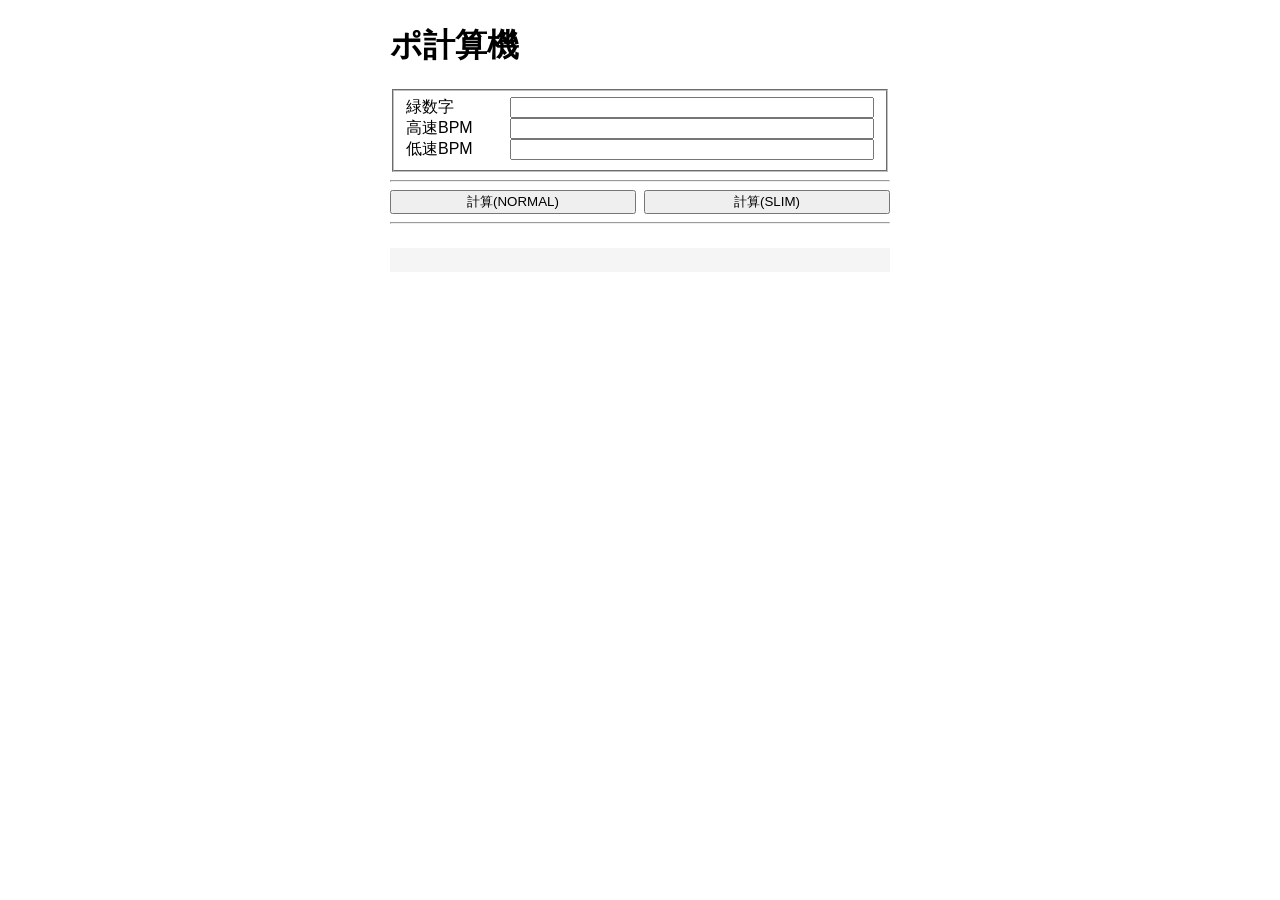
==== index.html @ 57856c6d "change design" ====
<!DOCTYPE html>
<html lang="ja">

<head>
    <meta charset="UTF-8">
    <meta name="viewport" content="width=device-width, initial-scale=1.0">
    <title>ポ計算機</title>
    <link rel="stylesheet" href="style.css">
    <script type="module" src="app.js"></script>
</head>

<body>
    <h1>ポ計算機</h1>
    <fieldset>
        <label>
            <span>緑数字</span>
            <input id="bpmTgt" type="number">
        </label>
        <label>
            <span>高速BPM</span>
            <input id="bpmMax" type="number">
        </label>
        <label>
            <span>低速BPM</span>
            <input id="bpmMin" type="number">
        </label>
    </fieldset>
    <hr>
    <div class="button-row">
        <button id="calculate-normal">
            計算(NORMAL)
        </button>
        <button id="calculate-slim">
            計算(SLIM)
        </button>
    </div>
    <hr>
    <pre id="result"></pre>
</body>

</html>
---- style.css ----
body {
    font-family: sans-serif;
    max-width: 500px;
    margin: 24px auto;
    padding: 0 16px;
}
label {
    display: flex;
    align-items: center;
    gap: 8px;
}
label > span {
    width: 6em; /* ラベル幅を揃える */
}
label > input {
    flex: 1;
}
.button-row {
    display: flex;
    gap: 8px;
}
.button-row button {
    flex: 1;
}
pre {
    margin-top: 24px;
    padding: 12px;
    background: #f5f5f5;
    overflow: auto;
}
.segment {
    display: inline-flex;
    border: 1px solid #ccc;
    border-radius: 8px;
    overflow: hidden;
}
.segment input {
    display: none;
}
.segment label {
    padding: 8px 16px;
    cursor: pointer;
    user-select: none;
    background: white;
}
.segment label + input + label {
    border-left: 1px solid #ccc;
}
.segment input:checked + label {
    background: #007aff;
    color: white;
}
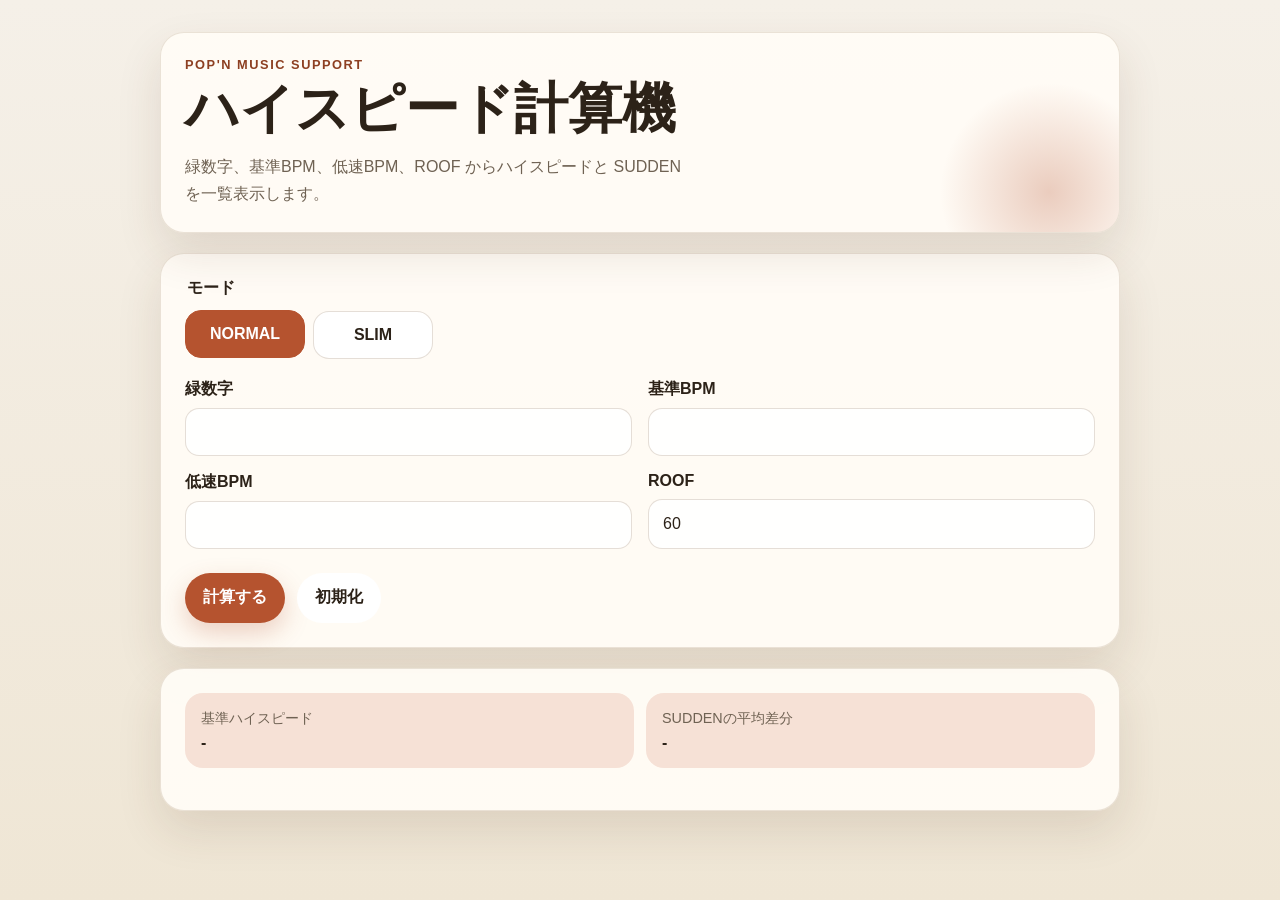
==== commit 4337f652: "release v1.0" ====
--- a/index.html
+++ b/index.html
@@ -1,41 +1,87 @@
 <!DOCTYPE html>
 <html lang="ja">
-
 <head>
     <meta charset="UTF-8">
     <meta name="viewport" content="width=device-width, initial-scale=1.0">
-    <title>ポ計算機</title>
+    <title>ハイスピード計算機</title>
     <link rel="stylesheet" href="style.css">
     <script type="module" src="app.js"></script>
 </head>
+<body>
+    <main class="page">
+        <section class="panel hero">
+            <p class="eyebrow">Pop'n Music Support</p>
+            <h1>ハイスピード計算機</h1>
+            <p class="lead">
+                緑数字、基準BPM、低速BPM、ROOF からハイスピードと SUDDEN を一覧表示します。
+            </p>
+        </section>
 
-<body>
-    <h1>ポ計算機</h1>
-    <fieldset>
-        <label>
-            <span>緑数字</span>
-            <input id="bpmTgt" type="number">
-        </label>
-        <label>
-            <span>高速BPM</span>
-            <input id="bpmMax" type="number">
-        </label>
-        <label>
-            <span>低速BPM</span>
-            <input id="bpmMin" type="number">
-        </label>
-    </fieldset>
-    <hr>
-    <div class="button-row">
-        <button id="calculate-normal">
-            計算(NORMAL)
-        </button>
-        <button id="calculate-slim">
-            計算(SLIM)
-        </button>
-    </div>
-    <hr>
-    <pre id="result"></pre>
+        <section class="panel">
+            <form id="calculator-form" novalidate>
+                <fieldset class="mode-field">
+                    <legend>モード</legend>
+                    <div class="segment-control">
+                        <input id="mode-normal" type="radio" name="mode" value="NORMAL" checked>
+                        <label for="mode-normal">NORMAL</label>
+                        <input id="mode-slim" type="radio" name="mode" value="SLIM">
+                        <label for="mode-slim">SLIM</label>
+                    </div>
+                </fieldset>
+
+                <div class="input-grid">
+                    <label class="input-block" for="green-number">
+                        <span>緑数字</span>
+                        <input id="green-number" name="greenNumber" type="number" inputmode="decimal" step="0.1" min="0">
+                    </label>
+                    <label class="input-block" for="base-bpm">
+                        <span>基準BPM</span>
+                        <input id="base-bpm" name="baseBpm" type="number" inputmode="decimal" step="0.1" min="0">
+                    </label>
+                    <label class="input-block" for="low-bpm">
+                        <span>低速BPM</span>
+                        <input id="low-bpm" name="lowBpm" type="number" inputmode="decimal" step="0.1" min="0">
+                    </label>
+                    <label class="input-block" for="roof">
+                        <span>ROOF</span>
+                        <input id="roof" name="roof" type="number" inputmode="decimal" step="1">
+                    </label>
+                </div>
+
+                <div class="actions">
+                    <button type="submit" class="primary-button">計算する</button>
+                    <button type="button" id="reset-button" class="secondary-button">初期化</button>
+                </div>
+            </form>
+        </section>
+
+        <section class="panel">
+            <div class="summary" id="summary" hidden>
+                <div id="base-hispeed-card">
+                    <span class="summary-label">基準ハイスピード</span>
+                    <strong id="base-hispeed-value">-</strong>
+                </div>
+                <div>
+                    <span class="summary-label">SUDDENの平均差分</span>
+                    <strong id="average-sudden-diff-value">-</strong>
+                </div>
+            </div>
+
+            <p id="error-message" class="message error" hidden></p>
+
+            <div class="table-wrap" id="result-wrap" hidden>
+                <table>
+                    <thead>
+                        <tr>
+                            <th>HS</th>
+                            <th>BPM</th>
+                            <th>SUDDEN</th>
+                        </tr>
+                    </thead>
+                    <tbody id="result-body"></tbody>
+                </table>
+            </div>
+        </section>
+    </main>
 </body>
-
-</html>+</html>
--- a/style.css
+++ b/style.css
@@ -1,52 +1,342 @@
+:root {
+    color-scheme: light;
+    --bg: linear-gradient(180deg, #f5f0e8 0%, #efe6d5 100%);
+    --panel: rgba(255, 252, 246, 0.94);
+    --panel-border: rgba(114, 74, 35, 0.15);
+    --text: #2c2218;
+    --muted: #6f6253;
+    --accent: #b5532f;
+    --accent-strong: #8d3f21;
+    --accent-soft: #f6e1d6;
+    --danger: #b42318;
+    --shadow: 0 20px 45px rgba(82, 53, 27, 0.12);
+    font-family: "Segoe UI", "Hiragino Sans", "Yu Gothic UI", sans-serif;
+}
+
+* {
+    box-sizing: border-box;
+}
+
 body {
-    font-family: sans-serif;
-    max-width: 500px;
-    margin: 24px auto;
-    padding: 0 16px;
-}
-label {
+    margin: 0;
+    min-height: 100vh;
+    background: var(--bg);
+    color: var(--text);
+}
+
+.page {
+    width: min(960px, calc(100% - 32px));
+    margin: 0 auto;
+    padding: 32px 0 56px;
+}
+
+.panel {
+    background: var(--panel);
+    border: 1px solid var(--panel-border);
+    border-radius: 24px;
+    box-shadow: var(--shadow);
+    padding: 24px;
+}
+
+.panel + .panel {
+    margin-top: 20px;
+}
+
+.hero {
+    position: relative;
+    overflow: hidden;
+}
+
+.hero::after {
+    content: "";
+    position: absolute;
+    inset: auto -40px -70px auto;
+    width: 220px;
+    height: 220px;
+    background: radial-gradient(circle, rgba(181, 83, 47, 0.28) 0%, rgba(181, 83, 47, 0) 70%);
+}
+
+.eyebrow {
+    margin: 0 0 8px;
+    color: var(--accent-strong);
+    font-size: 0.8rem;
+    font-weight: 700;
+    letter-spacing: 0.12em;
+    text-transform: uppercase;
+}
+
+h1 {
+    margin: 0;
+    font-size: clamp(2rem, 5vw, 3.4rem);
+    line-height: 1.05;
+}
+
+.lead {
+    max-width: 56ch;
+    margin: 16px 0 0;
+    color: var(--muted);
+    line-height: 1.7;
+}
+
+.mode-field {
+    margin: 0;
+    padding: 0;
+    border: 0;
+}
+
+.mode-field legend {
+    margin-bottom: 12px;
+    font-weight: 700;
+}
+
+.segment-control {
+    display: inline-grid;
+    grid-template-columns: repeat(2, minmax(120px, 1fr));
+    gap: 8px;
+}
+
+.segment-control input {
+    position: absolute;
+    opacity: 0;
+    pointer-events: none;
+}
+
+.segment-control label {
     display: flex;
     align-items: center;
+    justify-content: center;
+    min-height: 48px;
+    padding: 0 16px;
+    border: 1px solid rgba(114, 74, 35, 0.18);
+    border-radius: 16px;
+    background: #fff;
+    font-weight: 700;
+    cursor: pointer;
+    transition: transform 120ms ease, background-color 120ms ease, color 120ms ease, border-color 120ms ease;
+}
+
+.segment-control input:checked + label {
+    background: var(--accent);
+    border-color: var(--accent);
+    color: #fff;
+    transform: translateY(-1px);
+}
+
+.input-grid {
+    display: grid;
+    grid-template-columns: repeat(2, minmax(0, 1fr));
+    gap: 16px;
+    margin-top: 20px;
+}
+
+.input-block {
+    display: grid;
     gap: 8px;
 }
-label > span {
-    width: 6em; /* ラベル幅を揃える */
-}
-label > input {
-    flex: 1;
-}
-.button-row {
+
+.input-block span {
+    font-weight: 600;
+}
+
+.input-block input {
+    width: 100%;
+    min-height: 48px;
+    padding: 0 14px;
+    border: 1px solid rgba(114, 74, 35, 0.18);
+    border-radius: 14px;
+    background: rgba(255, 255, 255, 0.9);
+    color: var(--text);
+    font: inherit;
+}
+
+.input-block input:focus {
+    outline: 2px solid rgba(181, 83, 47, 0.2);
+    border-color: var(--accent);
+}
+
+.actions {
     display: flex;
-    gap: 8px;
-}
-.button-row button {
-    flex: 1;
-}
-pre {
+    gap: 12px;
     margin-top: 24px;
-    padding: 12px;
-    background: #f5f5f5;
+}
+
+.actions button {
+    min-height: 50px;
+    padding: 0 18px;
+    border-radius: 999px;
+    border: 0;
+    font: inherit;
+    font-weight: 700;
+    cursor: pointer;
+}
+
+.primary-button {
+    background: var(--accent);
+    color: #fff;
+    box-shadow: 0 10px 25px rgba(181, 83, 47, 0.25);
+}
+
+.secondary-button {
+    background: #fff;
+    color: var(--text);
+    border: 1px solid rgba(114, 74, 35, 0.18);
+}
+
+.summary {
+    display: grid;
+    grid-template-columns: repeat(2, minmax(0, 1fr));
+    gap: 12px;
+    margin-bottom: 18px;
+}
+
+.summary > div {
+    padding: 16px;
+    border-radius: 18px;
+    background: var(--accent-soft);
+}
+
+#base-hispeed-card {
+    cursor: pointer;
+}
+
+.summary-label {
+    display: block;
+    margin-bottom: 6px;
+    color: var(--muted);
+    font-size: 0.9rem;
+}
+
+.message {
+    margin: 0 0 16px;
+    padding: 14px 16px;
+    border-radius: 14px;
+}
+
+.error {
+    background: #fef3f2;
+    color: var(--danger);
+    border: 1px solid #fecdca;
+}
+
+.table-wrap {
+    max-height: 28rem;
     overflow: auto;
-}
-.segment {
-    display: inline-flex;
-    border: 1px solid #ccc;
-    border-radius: 8px;
-    overflow: hidden;
-}
-.segment input {
-    display: none;
-}
-.segment label {
-    padding: 8px 16px;
-    cursor: pointer;
-    user-select: none;
-    background: white;
-}
-.segment label + input + label {
-    border-left: 1px solid #ccc;
-}
-.segment input:checked + label {
-    background: #007aff;
-    color: white;
-}
+    border: 1px solid rgba(114, 74, 35, 0.12);
+    border-radius: 18px;
+    background: rgba(255, 255, 255, 0.7);
+}
+
+table {
+    width: 100%;
+    border-collapse: collapse;
+    table-layout: fixed;
+}
+
+th,
+td {
+    padding: 14px 12px;
+    border-bottom: 1px solid rgba(114, 74, 35, 0.12);
+    text-align: right;
+    white-space: nowrap;
+}
+
+th:first-child,
+td:first-child {
+    text-align: center;
+}
+
+th:nth-child(1),
+td:nth-child(1) {
+    width: 6rem;
+}
+
+th:nth-child(2),
+td:nth-child(2) {
+    width: 6rem;
+}
+
+th:nth-child(3),
+td:nth-child(3) {
+    width: 7.5rem;
+    font-size: 1.05rem;
+}
+
+thead th {
+    position: sticky;
+    top: 0;
+    z-index: 1;
+    background: rgba(255, 252, 246, 0.96);
+    color: var(--muted);
+    font-size: 0.92rem;
+}
+
+tbody tr:nth-child(even) {
+    background: rgba(246, 225, 214, 0.35);
+}
+
+tbody tr.target-row {
+    background: linear-gradient(90deg, rgba(181, 83, 47, 0.28) 0%, rgba(246, 225, 214, 0.92) 100%);
+}
+
+tbody tr.target-row td {
+    font-weight: 700;
+}
+
+tbody tr.target-row td:first-child {
+    box-shadow: inset 6px 0 0 var(--accent-strong);
+}
+
+tbody tr.target-row td:last-child {
+    background: rgba(181, 83, 47, 0.18);
+}
+
+tbody tr.unavailable-row {
+    background: rgba(133, 133, 133, 0.12);
+}
+
+tbody tr.unavailable-row td {
+    color: #8c8378;
+}
+
+tbody tr.unavailable-row td:last-child {
+    color: #9a9288;
+}
+
+@media (max-width: 720px) {
+    .page {
+        width: min(100% - 20px, 960px);
+        padding-top: 20px;
+    }
+
+    .panel {
+        padding: 18px;
+        border-radius: 20px;
+    }
+
+    .input-grid,
+    .actions {
+        grid-template-columns: 1fr;
+        flex-direction: column;
+    }
+
+    .summary {
+        grid-template-columns: repeat(2, minmax(0, 1fr));
+        gap: 8px;
+    }
+
+    .summary > div {
+        padding: 12px;
+    }
+
+    .summary-label {
+        font-size: 0.8rem;
+    }
+
+    .summary strong {
+        font-size: 0.95rem;
+    }
+
+    .segment-control {
+        width: 100%;
+    }
+}
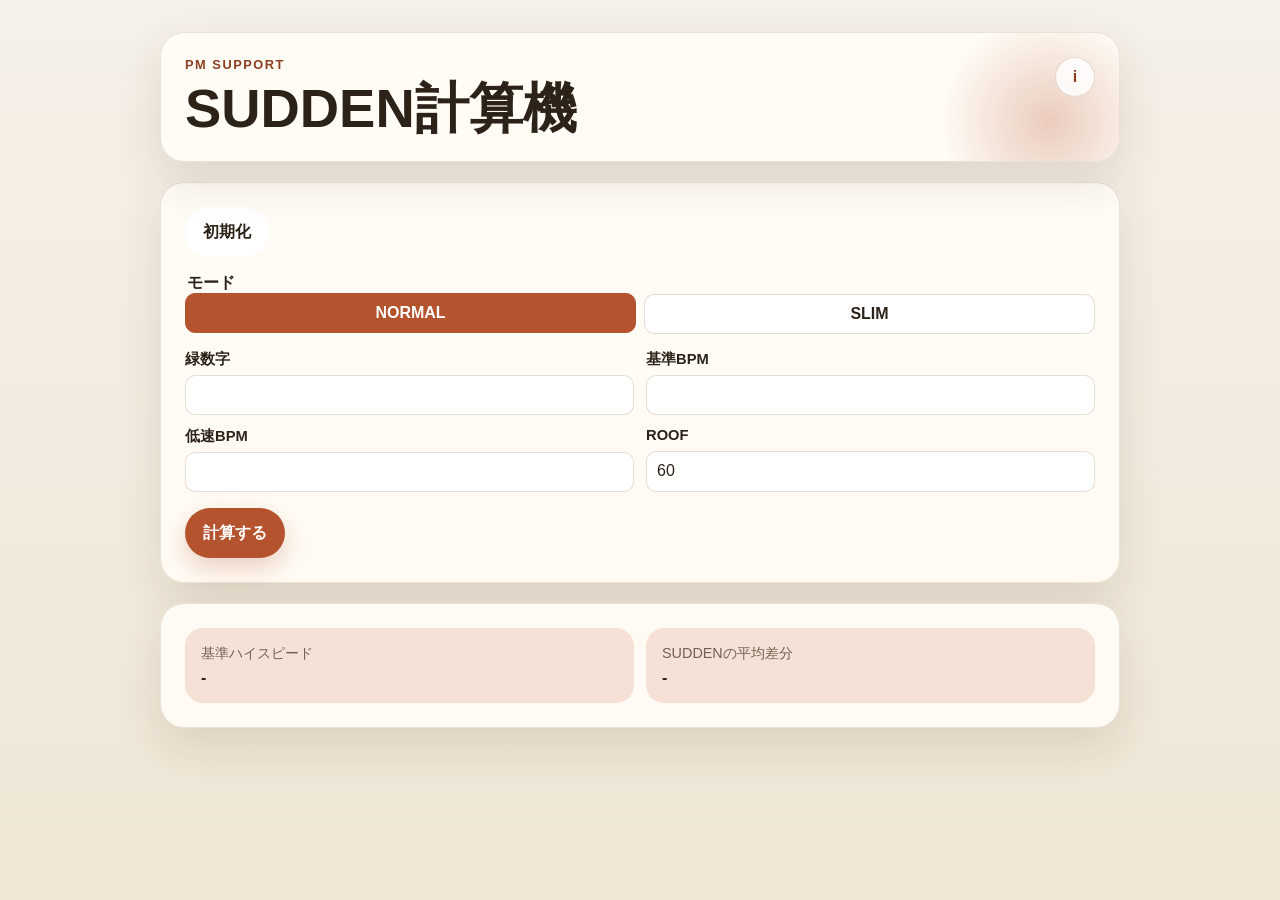
==== commit 175a26ea: "update app" ====
--- a/index.html
+++ b/index.html
@@ -1,5 +1,6 @@
 <!DOCTYPE html>
 <html lang="ja">
+
 <head>
     <meta charset="UTF-8">
     <meta name="viewport" content="width=device-width, initial-scale=1.0">
@@ -7,18 +8,27 @@
     <link rel="stylesheet" href="style.css">
     <script type="module" src="app.js"></script>
 </head>
+
 <body>
     <main class="page">
         <section class="panel hero">
-            <p class="eyebrow">Pop'n Music Support</p>
-            <h1>ハイスピード計算機</h1>
-            <p class="lead">
-                緑数字、基準BPM、低速BPM、ROOF からハイスピードと SUDDEN を一覧表示します。
-            </p>
+            <div class="hero-head">
+                <div>
+                    <p class="eyebrow">PM Support</p>
+                    <h1>SUDDEN計算機</h1>
+                </div>
+                <button type="button" id="help-button" class="help-button" aria-label="説明を表示">
+                    <span aria-hidden="true">i</span>
+                </button>
+            </div>
         </section>
 
         <section class="panel">
             <form id="calculator-form" novalidate>
+                <div class="actions">
+                    <button type="button" id="reset-button" class="secondary-button">初期化</button>
+                </div>
+
                 <fieldset class="mode-field">
                     <legend>モード</legend>
                     <div class="segment-control">
@@ -32,7 +42,8 @@
                 <div class="input-grid">
                     <label class="input-block" for="green-number">
                         <span>緑数字</span>
-                        <input id="green-number" name="greenNumber" type="number" inputmode="decimal" step="0.1" min="0">
+                        <input id="green-number" name="greenNumber" type="number" inputmode="decimal" step="0.1"
+                            min="0">
                     </label>
                     <label class="input-block" for="base-bpm">
                         <span>基準BPM</span>
@@ -50,12 +61,11 @@
 
                 <div class="actions">
                     <button type="submit" class="primary-button">計算する</button>
-                    <button type="button" id="reset-button" class="secondary-button">初期化</button>
                 </div>
             </form>
         </section>
 
-        <section class="panel">
+        <section class="panel result-panel">
             <div class="summary" id="summary" hidden>
                 <div id="base-hispeed-card">
                     <span class="summary-label">基準ハイスピード</span>
@@ -83,5 +93,34 @@
             </div>
         </section>
     </main>
+
+    <div id="help-dialog" class="help-dialog" hidden>
+        <div class="help-dialog-inner" role="dialog" aria-modal="true" aria-labelledby="help-dialog-title">
+            <div class="help-dialog-head">
+                <h2 id="help-dialog-title">説明</h2>
+                <button type="button" id="help-close-button" class="help-close-button" aria-label="閉じる">×</button>
+            </div>
+            <p>
+                入力値から緑数字を目標にした設定ハイスピードに対するSUDDEN値を一覧表示します。
+            </p>
+            <p>
+                <strong>モード</strong><br />
+                NORMALかSLIMを選択してください。NORMALを選択するとROOFが60に設定されます。
+            </p>
+            <p>
+                <strong>基準BPM</strong><br />
+                SUDDENを外した状態で合わせる曲のBPMです。つまり高い方です。
+            </p>
+            <p>
+                <strong>低速BPM</strong><br />
+                SUDDENを付けた状態で合わせる曲のBPMです。つまり低い方です。
+            </p>
+            <p>
+                <strogn>ROOF</strogn><br />
+                ROOFオプションです。NORMALは60、SLIMは0が自動的に適用されます。
+            </p>
+        </div>
+    </div>
 </body>
-</html>
+
+</html>
--- a/style.css
+++ b/style.css
@@ -38,7 +38,7 @@
     padding: 24px;
 }
 
-.panel + .panel {
+.panel+.panel {
     margin-top: 20px;
 }
 
@@ -54,6 +54,16 @@
     width: 220px;
     height: 220px;
     background: radial-gradient(circle, rgba(181, 83, 47, 0.28) 0%, rgba(181, 83, 47, 0) 70%);
+    pointer-events: none;
+}
+
+.hero-head {
+    display: flex;
+    align-items: flex-start;
+    justify-content: space-between;
+    gap: 16px;
+    position: relative;
+    z-index: 1;
 }
 
 .eyebrow {
@@ -71,8 +81,77 @@
     line-height: 1.05;
 }
 
-.lead {
-    max-width: 56ch;
+.help-button {
+    flex: 0 0 auto;
+    display: inline-flex;
+    align-items: center;
+    justify-content: center;
+    width: 40px;
+    height: 40px;
+    border: 1px solid rgba(114, 74, 35, 0.18);
+    border-radius: 999px;
+    background: rgba(255, 255, 255, 0.82);
+    color: var(--accent-strong);
+    font: inherit;
+    font-weight: 700;
+    cursor: pointer;
+}
+
+.help-button:focus-visible,
+.help-close-button:focus-visible {
+    outline: 2px solid rgba(181, 83, 47, 0.35);
+    outline-offset: 2px;
+}
+
+.help-dialog {
+    position: fixed;
+    inset: 0;
+    display: grid;
+    place-items: center;
+    padding: 12px;
+    background: rgba(44, 34, 24, 0.42);
+    z-index: 20;
+}
+
+.help-dialog[hidden] {
+    display: none;
+}
+
+.help-dialog-inner {
+    margin: 0;
+    width: min(560px, calc(100% - 24px));
+    padding: 20px;
+    border-radius: 22px;
+    background: rgba(255, 252, 246, 0.98);
+    color: var(--text);
+    box-shadow: 0 24px 60px rgba(45, 30, 16, 0.28);
+}
+
+.help-dialog-head {
+    display: flex;
+    align-items: center;
+    justify-content: space-between;
+    gap: 12px;
+}
+
+.help-dialog-head h2 {
+    margin: 0;
+    font-size: 1.1rem;
+}
+
+.help-close-button {
+    width: 36px;
+    height: 36px;
+    border: 0;
+    border-radius: 999px;
+    background: var(--accent-soft);
+    color: var(--accent-strong);
+    font: inherit;
+    font-size: 1.1rem;
+    cursor: pointer;
+}
+
+.help-dialog p {
     margin: 16px 0 0;
     color: var(--muted);
     line-height: 1.7;
@@ -82,10 +161,24 @@
     margin: 0;
     padding: 0;
     border: 0;
+    display: grid;
+    gap: 12px;
+}
+
+.mode-field,
+.input-grid,
+.actions {
+    margin: 0;
+}
+
+#calculator-form {
+    display: flex;
+    flex-direction: column;
+    gap: 16px;
 }
 
 .mode-field legend {
-    margin-bottom: 12px;
+    margin: 0;
     font-weight: 700;
 }
 
@@ -105,17 +198,17 @@
     display: flex;
     align-items: center;
     justify-content: center;
-    min-height: 48px;
-    padding: 0 16px;
+    min-height: 40px;
+    padding: 0 12px;
     border: 1px solid rgba(114, 74, 35, 0.18);
-    border-radius: 16px;
+    border-radius: 10px;
     background: #fff;
     font-weight: 700;
     cursor: pointer;
     transition: transform 120ms ease, background-color 120ms ease, color 120ms ease, border-color 120ms ease;
 }
 
-.segment-control input:checked + label {
+.segment-control input:checked+label {
     background: var(--accent);
     border-color: var(--accent);
     color: #fff;
@@ -125,25 +218,25 @@
 .input-grid {
     display: grid;
     grid-template-columns: repeat(2, minmax(0, 1fr));
-    gap: 16px;
-    margin-top: 20px;
+    gap: 12px;
 }
 
 .input-block {
     display: grid;
-    gap: 8px;
+    gap: 6px;
 }
 
 .input-block span {
     font-weight: 600;
+    font-size: 0.92rem;
 }
 
 .input-block input {
     width: 100%;
-    min-height: 48px;
-    padding: 0 14px;
+    min-height: 40px;
+    padding: 0 10px;
     border: 1px solid rgba(114, 74, 35, 0.18);
-    border-radius: 14px;
+    border-radius: 10px;
     background: rgba(255, 255, 255, 0.9);
     color: var(--text);
     font: inherit;
@@ -157,7 +250,6 @@
 .actions {
     display: flex;
     gap: 12px;
-    margin-top: 24px;
 }
 
 .actions button {
@@ -186,13 +278,22 @@
     display: grid;
     grid-template-columns: repeat(2, minmax(0, 1fr));
     gap: 12px;
-    margin-bottom: 18px;
-}
-
-.summary > div {
+}
+
+.summary>div {
     padding: 16px;
     border-radius: 18px;
     background: var(--accent-soft);
+}
+
+.result-panel {
+    display: flex;
+    flex-direction: column;
+    gap: 16px;
+}
+
+.result-panel>* {
+    margin: 0;
 }
 
 #base-hispeed-card {
@@ -313,6 +414,10 @@
         border-radius: 20px;
     }
 
+    .hero-head {
+        align-items: center;
+    }
+
     .input-grid,
     .actions {
         grid-template-columns: 1fr;
@@ -324,7 +429,7 @@
         gap: 8px;
     }
 
-    .summary > div {
+    .summary>div {
         padding: 12px;
     }
 
@@ -336,7 +441,11 @@
         font-size: 0.95rem;
     }
 
+    .help-dialog-inner {
+        padding: 18px;
+    }
+
     .segment-control {
         width: 100%;
     }
-}
+}
